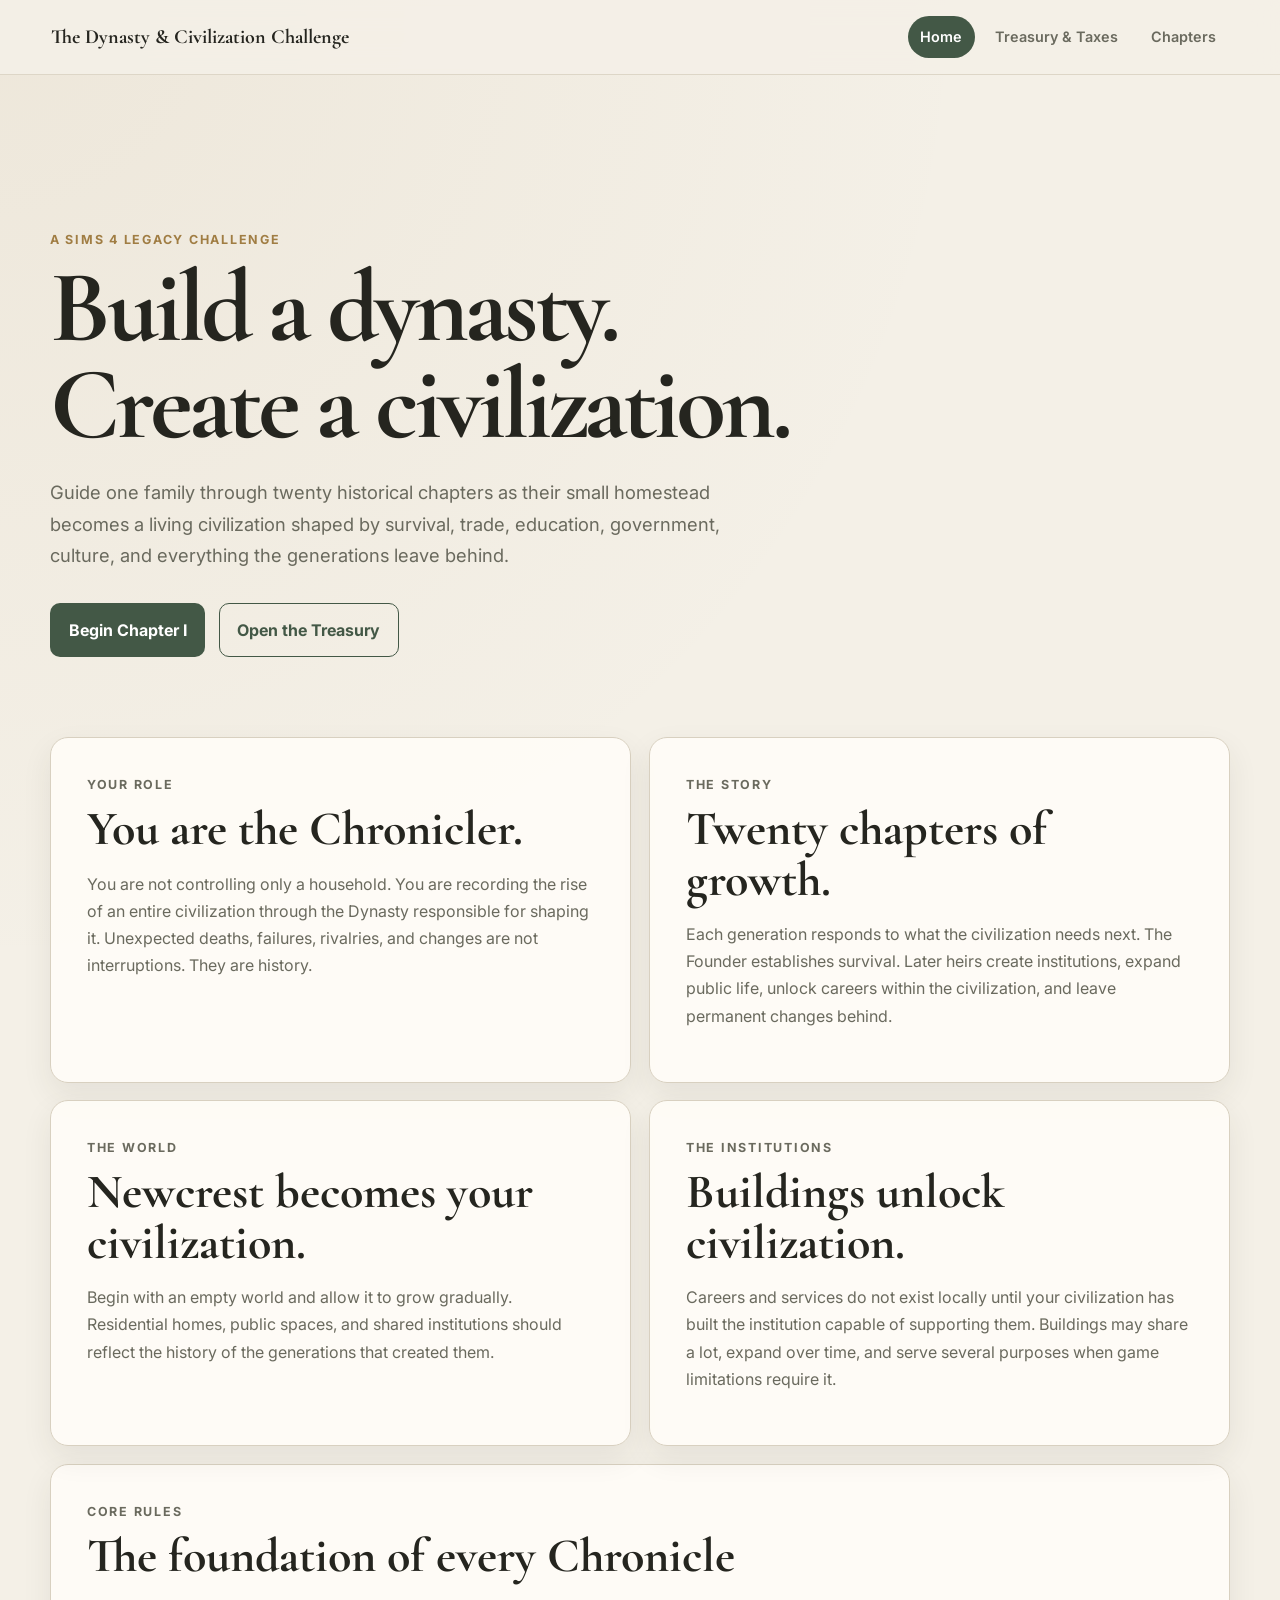
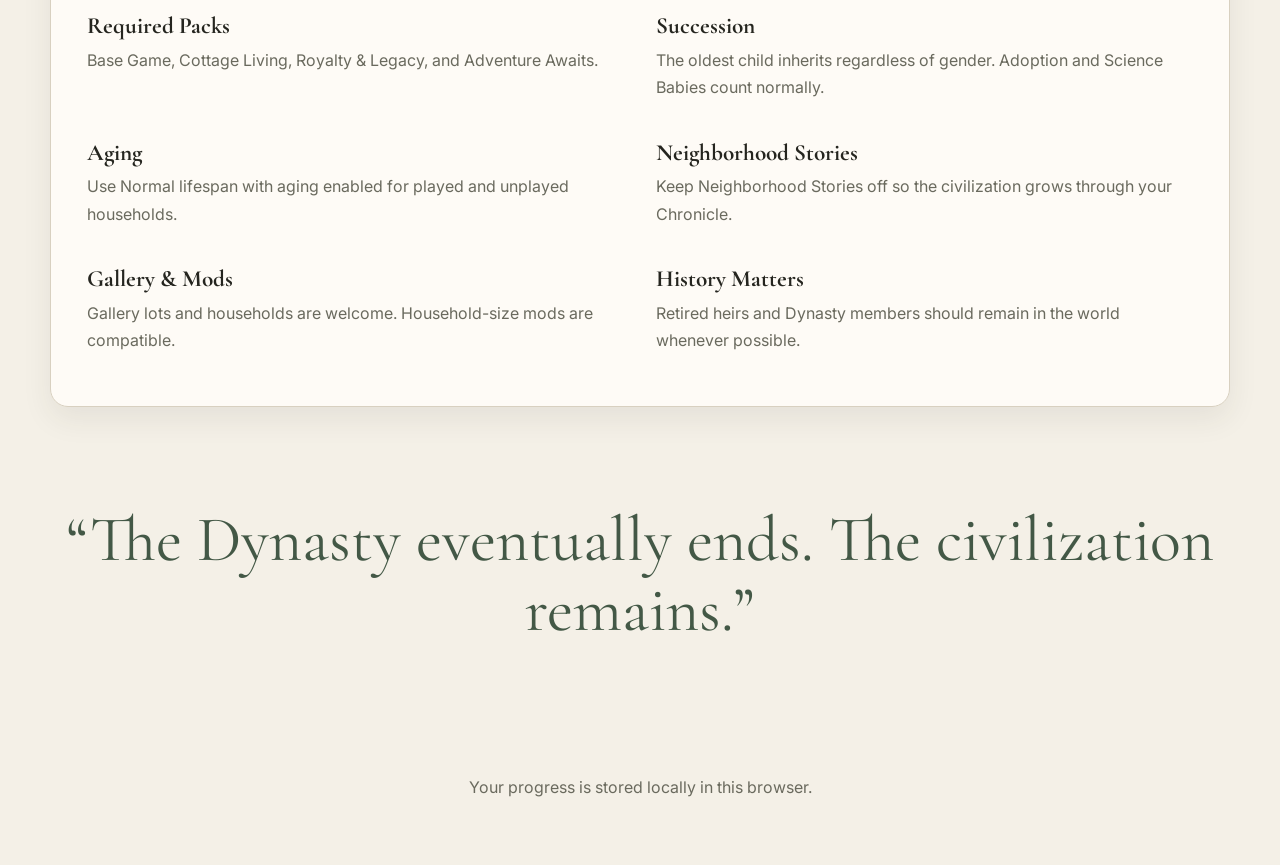
==== index.html @ 6c1a25fb "Add files via upload" ====
<!DOCTYPE html>
<html lang="en">
<head>
  <meta charset="UTF-8" />
  <meta name="viewport" content="width=device-width, initial-scale=1.0" />
  <meta name="description" content="Track your Dynasty & Civilization Challenge, treasury, taxes, chapters, and progress." />
  <title>The Dynasty & Civilization Challenge</title>
  <link rel="stylesheet" href="styles.css" />
</head>
<body>
  <header class="site-header">
    <a class="brand" href="index.html">The Dynasty & Civilization Challenge</a>
    <nav aria-label="Main navigation">
      <a class="active" href="index.html">Home</a>
      <a href="taxes.html">Treasury & Taxes</a>
      <a href="chapters.html">Chapters</a>
    </nav>
  </header>

  <main>
    <section class="hero">
      <p class="eyebrow">A Sims 4 Legacy Challenge</p>
      <h1>Build a dynasty.<br />Create a civilization.</h1>
      <p class="hero-copy">
        Guide one family through twenty historical chapters as their small homestead
        becomes a living civilization shaped by survival, trade, education, government,
        culture, and everything the generations leave behind.
      </p>
      <div class="button-row">
        <a class="button primary" href="chapters.html">Begin Chapter I</a>
        <a class="button secondary" href="taxes.html">Open the Treasury</a>
      </div>
    </section>

    <section class="content-grid">
      <article class="panel">
        <p class="eyebrow">Your Role</p>
        <h2>You are the Chronicler.</h2>
        <p>
          You are not controlling only a household. You are recording the rise of an
          entire civilization through the Dynasty responsible for shaping it.
          Unexpected deaths, failures, rivalries, and changes are not interruptions.
          They are history.
        </p>
      </article>

      <article class="panel">
        <p class="eyebrow">The Story</p>
        <h2>Twenty chapters of growth.</h2>
        <p>
          Each generation responds to what the civilization needs next. The Founder
          establishes survival. Later heirs create institutions, expand public life,
          unlock careers within the civilization, and leave permanent changes behind.
        </p>
      </article>

      <article class="panel">
        <p class="eyebrow">The World</p>
        <h2>Newcrest becomes your civilization.</h2>
        <p>
          Begin with an empty world and allow it to grow gradually. Residential homes,
          public spaces, and shared institutions should reflect the history of the
          generations that created them.
        </p>
      </article>

      <article class="panel">
        <p class="eyebrow">The Institutions</p>
        <h2>Buildings unlock civilization.</h2>
        <p>
          Careers and services do not exist locally until your civilization has built
          the institution capable of supporting them. Buildings may share a lot,
          expand over time, and serve several purposes when game limitations require it.
        </p>
      </article>
    </section>

    <section class="wide-panel">
      <p class="eyebrow">Core Rules</p>
      <h2>The foundation of every Chronicle</h2>
      <div class="rule-list">
        <div>
          <h3>Required Packs</h3>
          <p>Base Game, Cottage Living, Royalty & Legacy, and Adventure Awaits.</p>
        </div>
        <div>
          <h3>Succession</h3>
          <p>The oldest child inherits regardless of gender. Adoption and Science Babies count normally.</p>
        </div>
        <div>
          <h3>Aging</h3>
          <p>Use Normal lifespan with aging enabled for played and unplayed households.</p>
        </div>
        <div>
          <h3>Neighborhood Stories</h3>
          <p>Keep Neighborhood Stories off so the civilization grows through your Chronicle.</p>
        </div>
        <div>
          <h3>Gallery & Mods</h3>
          <p>Gallery lots and households are welcome. Household-size mods are compatible.</p>
        </div>
        <div>
          <h3>History Matters</h3>
          <p>Retired heirs and Dynasty members should remain in the world whenever possible.</p>
        </div>
      </div>
    </section>

    <section class="quote-panel">
      <blockquote>
        “The Dynasty eventually ends. The civilization remains.”
      </blockquote>
    </section>
  </main>

  <footer>
    <p>Your progress is stored locally in this browser.</p>
  </footer>
</body>
</html>
---- styles.css ----
@import url('https://fonts.googleapis.com/css2?family=Cormorant+Garamond:wght@500;600;700&family=Inter:wght@400;500;600&display=swap');

:root {
  --ink: #25251f;
  --muted: #6a6a5e;
  --paper: #f4f0e7;
  --panel: #fffdf8;
  --border: #d8d0c0;
  --forest: #435846;
  --forest-dark: #314136;
  --gold: #a07d43;
  --danger: #8a3f35;
  --shadow: 0 12px 30px rgba(54, 48, 36, 0.08);
}

* {
  box-sizing: border-box;
}

html {
  scroll-behavior: smooth;
}

body {
  margin: 0;
  color: var(--ink);
  background:
    radial-gradient(circle at top left, rgba(160, 125, 67, 0.08), transparent 35%),
    var(--paper);
  font-family: "Inter", sans-serif;
  line-height: 1.7;
}

a {
  color: inherit;
}

h1, h2, h3, blockquote, .brand {
  font-family: "Cormorant Garamond", serif;
}

h1, h2, h3, p {
  margin-top: 0;
}

h1 {
  font-size: clamp(3rem, 8vw, 6.6rem);
  line-height: 0.95;
  letter-spacing: -0.04em;
  margin-bottom: 1.5rem;
}

h2 {
  font-size: clamp(1.9rem, 4vw, 3rem);
  line-height: 1.05;
  margin-bottom: 1rem;
}

h3 {
  font-size: 1.45rem;
  line-height: 1.15;
  margin-bottom: 0.45rem;
}

ul {
  padding-left: 1.25rem;
}

.site-header {
  position: sticky;
  top: 0;
  z-index: 20;
  display: flex;
  justify-content: space-between;
  align-items: center;
  gap: 2rem;
  padding: 1rem clamp(1rem, 4vw, 4rem);
  background: rgba(244, 240, 231, 0.94);
  border-bottom: 1px solid rgba(216, 208, 192, 0.8);
  backdrop-filter: blur(14px);
}

.brand {
  font-size: 1.25rem;
  font-weight: 700;
  text-decoration: none;
}

nav {
  display: flex;
  flex-wrap: wrap;
  gap: 0.45rem;
}

nav a {
  padding: 0.55rem 0.8rem;
  border-radius: 999px;
  color: var(--muted);
  font-size: 0.9rem;
  font-weight: 600;
  text-decoration: none;
}

nav a:hover,
nav a.active {
  color: white;
  background: var(--forest);
}

main {
  width: min(1180px, calc(100% - 2rem));
  margin: 0 auto;
}

.narrow-main {
  width: min(920px, calc(100% - 2rem));
}

.hero {
  padding: clamp(5rem, 12vw, 10rem) 0 5rem;
  max-width: 980px;
}

.hero-copy {
  max-width: 730px;
  color: var(--muted);
  font-size: 1.15rem;
}

.eyebrow {
  margin-bottom: 0.55rem;
  color: var(--gold);
  font-size: 0.78rem;
  font-weight: 700;
  letter-spacing: 0.14em;
  text-transform: uppercase;
}

.button-row {
  display: flex;
  flex-wrap: wrap;
  gap: 0.85rem;
  margin-top: 2rem;
}

.button {
  display: inline-flex;
  align-items: center;
  justify-content: center;
  min-height: 46px;
  padding: 0.78rem 1.1rem;
  border: 1px solid transparent;
  border-radius: 10px;
  font: inherit;
  font-weight: 700;
  text-decoration: none;
  cursor: pointer;
}

.button.primary {
  color: white;
  background: var(--forest);
}

.button.primary:hover {
  background: var(--forest-dark);
}

.button.secondary {
  color: var(--forest);
  background: transparent;
  border-color: var(--forest);
}

.button.secondary:hover {
  background: rgba(67, 88, 70, 0.08);
}

.content-grid {
  display: grid;
  grid-template-columns: repeat(2, minmax(0, 1fr));
  gap: 1.1rem;
  margin-bottom: 1.1rem;
}

.content-grid.two-column {
  margin-top: 1.1rem;
}

.panel,
.wide-panel,
.form-panel,
.chapter-progress-panel {
  padding: clamp(1.4rem, 4vw, 2.25rem);
  background: rgba(255, 253, 248, 0.9);
  border: 1px solid var(--border);
  border-radius: 18px;
  box-shadow: var(--shadow);
}

.wide-panel,
.form-panel,
.chapter-progress-panel {
  margin-bottom: 1.1rem;
}

.quote-panel {
  padding: 5rem 1rem;
  text-align: center;
}

.quote-panel blockquote,
.chapter-heading blockquote {
  margin: 0;
  color: var(--forest);
  font-size: clamp(2rem, 5vw, 4rem);
  line-height: 1.1;
}

.rule-list {
  display: grid;
  grid-template-columns: repeat(2, minmax(0, 1fr));
  gap: 1.4rem 2rem;
  margin-top: 2rem;
}

.rule-list p,
.panel p,
.wide-panel p,
.page-heading p {
  color: var(--muted);
}

.page-heading {
  padding: clamp(4rem, 10vw, 7rem) 0 2rem;
}

.page-heading h1 {
  font-size: clamp(3.3rem, 8vw, 5.8rem);
}

.subtitle {
  margin-top: -0.75rem;
  color: var(--gold) !important;
  font-family: "Cormorant Garamond", serif;
  font-size: 1.7rem;
  font-weight: 700;
}

.chapter-heading blockquote {
  max-width: 760px;
  margin-top: 2.5rem;
  font-size: clamp(1.7rem, 4vw, 2.6rem);
}

.treasury-total {
  display: flex;
  justify-content: space-between;
  align-items: baseline;
  gap: 1rem;
  margin-bottom: 1.1rem;
  padding: clamp(1.4rem, 4vw, 2.2rem);
  color: white;
  background: var(--forest);
  border-radius: 18px;
}

.treasury-total span {
  font-weight: 700;
}

.treasury-total strong {
  font-family: "Cormorant Garamond", serif;
  font-size: clamp(2.8rem, 8vw, 5rem);
  line-height: 1;
}

.form-grid {
  display: grid;
  grid-template-columns: repeat(2, minmax(0, 1fr));
  gap: 1rem;
  margin-bottom: 1rem;
}

label {
  display: block;
  font-weight: 700;
}

input {
  width: 100%;
  margin-top: 0.4rem;
  padding: 0.8rem 0.9rem;
  border: 1px solid var(--border);
  border-radius: 10px;
  color: var(--ink);
  background: white;
  font: inherit;
}

input:focus {
  outline: 3px solid rgba(67, 88, 70, 0.18);
  border-color: var(--forest);
}

.calculation {
  color: var(--muted);
  font-weight: 700;
}

.status-message {
  min-height: 1.5rem;
  margin: 1rem 0 0;
  color: var(--forest);
  font-weight: 700;
}

.section-heading-row {
  display: flex;
  justify-content: space-between;
  align-items: flex-start;
  gap: 1rem;
}

.text-button {
  padding: 0;
  border: 0;
  background: transparent;
  font: inherit;
  font-weight: 700;
  cursor: pointer;
}

.text-button.danger {
  color: var(--danger);
}

.transaction-list {
  display: grid;
  gap: 0.7rem;
}

.transaction {
  display: grid;
  grid-template-columns: 1fr auto;
  gap: 0.75rem;
  padding: 1rem 0;
  border-bottom: 1px solid var(--border);
}

.transaction:last-child {
  border-bottom: 0;
}

.transaction strong {
  font-size: 1.05rem;
}

.transaction small {
  display: block;
  color: var(--muted);
}

.transaction .positive {
  color: var(--forest);
}

.transaction .negative {
  color: var(--danger);
}

.empty-state {
  color: var(--muted);
  font-style: italic;
}

.chapter-progress-panel {
  display: grid;
  gap: 1rem;
}

.chapter-progress-panel > div:first-child {
  display: flex;
  justify-content: space-between;
  gap: 1rem;
  font-weight: 700;
}

.progress-track {
  height: 12px;
  overflow: hidden;
  background: #e2ddcf;
  border-radius: 999px;
}

.progress-fill {
  width: 0%;
  height: 100%;
  background: var(--forest);
  transition: width 180ms ease;
}

.rule-block {
  padding: 1rem 0;
  border-top: 1px solid var(--border);
}

.checklist-group {
  padding: 1.1rem 0;
  border-top: 1px solid var(--border);
}

.checklist-group:first-of-type {
  margin-top: 1rem;
}

.check-item {
  display: grid;
  grid-template-columns: 22px 1fr;
  align-items: start;
  gap: 0.8rem;
  padding: 0.65rem 0;
  font-weight: 500;
  cursor: pointer;
}

.check-item input {
  width: 18px;
  height: 18px;
  margin: 0.25rem 0 0;
  accent-color: var(--forest);
}

.check-item input:checked + span {
  color: var(--muted);
  text-decoration: line-through;
  text-decoration-thickness: 2px;
}

.achievement-list {
  display: grid;
  gap: 0.5rem;
}

footer {
  padding: 3rem 1rem;
  color: var(--muted);
  text-align: center;
}

@media (max-width: 760px) {
  .site-header {
    position: static;
    display: block;
  }

  .brand {
    display: block;
    margin-bottom: 0.75rem;
  }

  nav {
    gap: 0.25rem;
  }

  nav a {
    padding-inline: 0.65rem;
  }

  .content-grid,
  .rule-list,
  .form-grid {
    grid-template-columns: 1fr;
  }

  .section-heading-row,
  .treasury-total,
  .chapter-progress-panel > div:first-child {
    align-items: flex-start;
    flex-direction: column;
  }
}
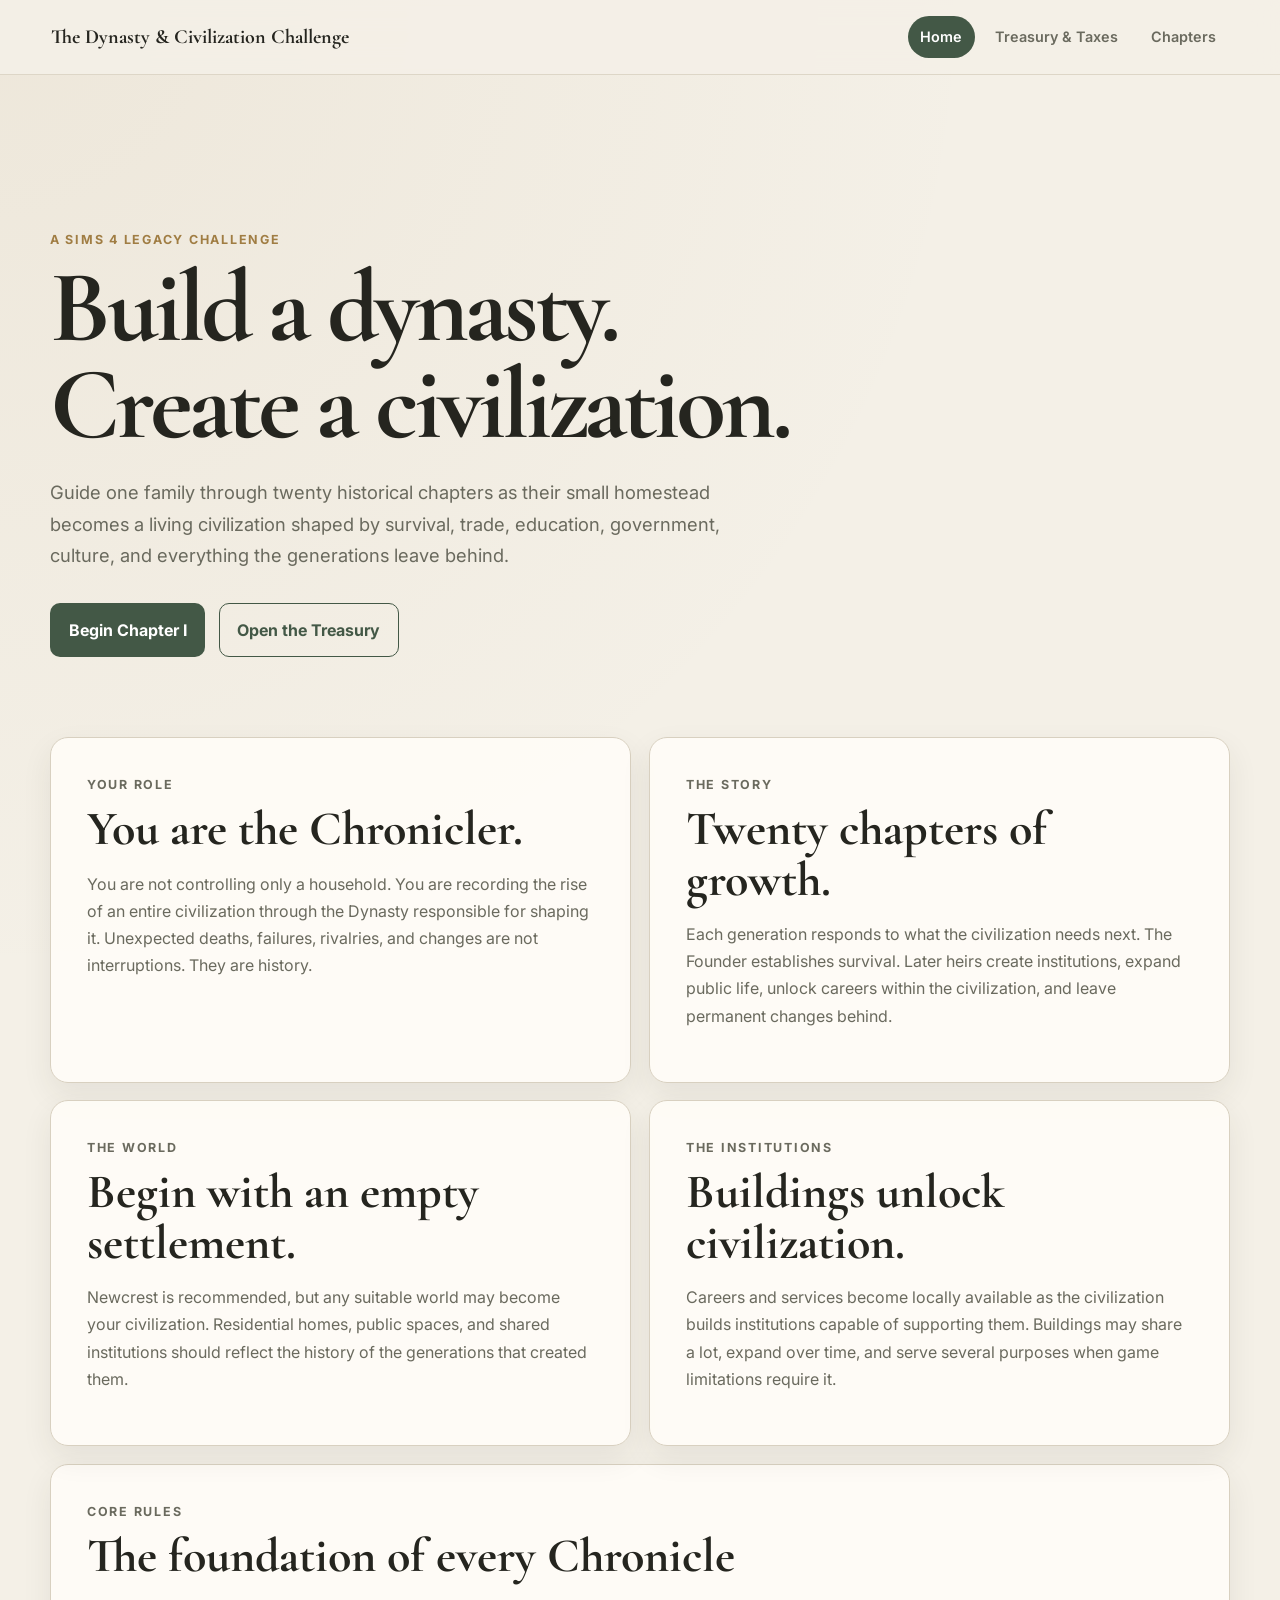
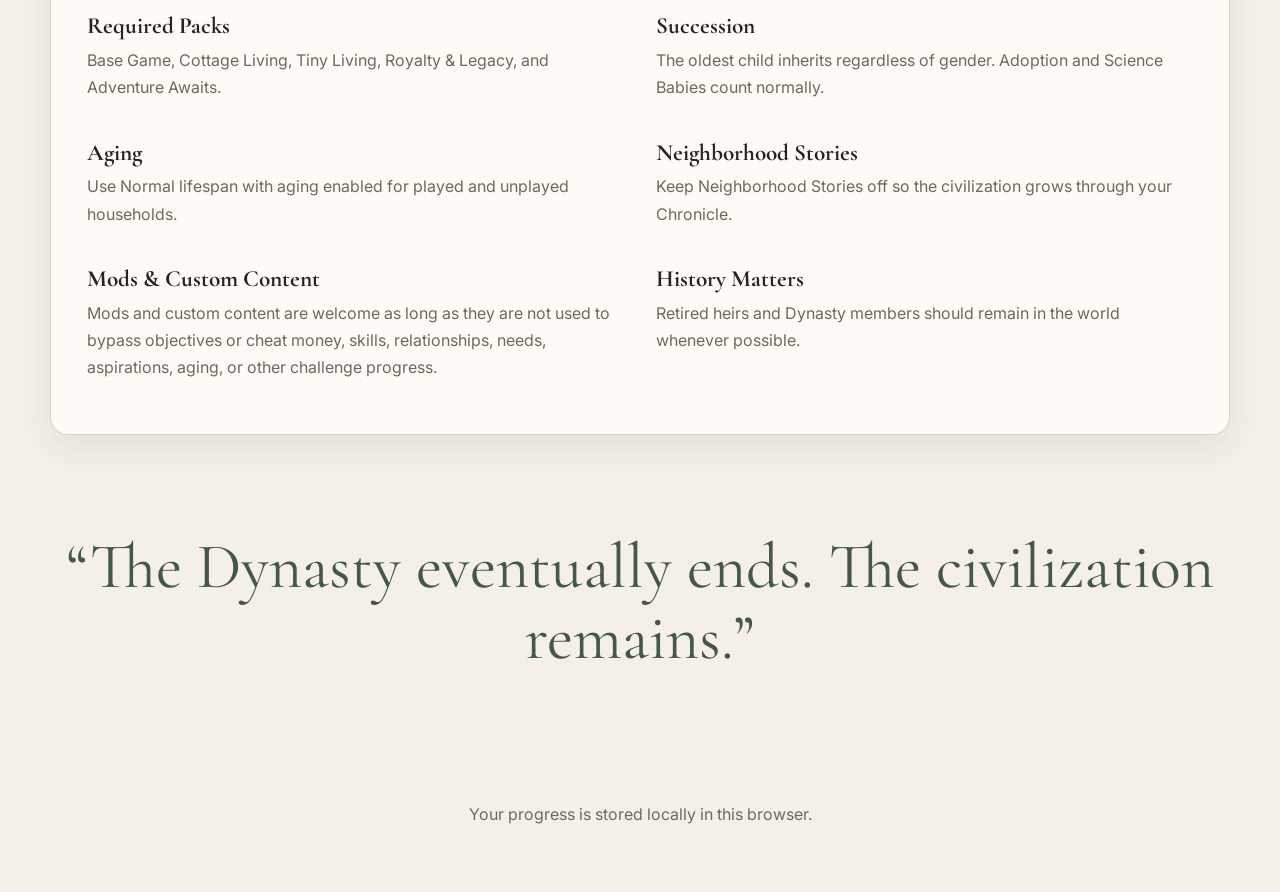
==== commit 4585f22a: "Correct required packs, world choice, and mod rules" ====
--- a/index.html
+++ b/index.html
@@ -21,100 +21,32 @@
     <section class="hero">
       <p class="eyebrow">A Sims 4 Legacy Challenge</p>
       <h1>Build a dynasty.<br />Create a civilization.</h1>
-      <p class="hero-copy">
-        Guide one family through twenty historical chapters as their small homestead
-        becomes a living civilization shaped by survival, trade, education, government,
-        culture, and everything the generations leave behind.
-      </p>
-      <div class="button-row">
-        <a class="button primary" href="chapters.html">Begin Chapter I</a>
-        <a class="button secondary" href="taxes.html">Open the Treasury</a>
+      <p class="hero-copy">Guide one family through twenty historical chapters as their small homestead becomes a living civilization shaped by survival, trade, education, government, culture, and everything the generations leave behind.</p>
+      <div class="button-row"><a class="button primary" href="chapters.html">Begin Chapter I</a><a class="button secondary" href="taxes.html">Open the Treasury</a></div>
+    </section>
+
+    <section class="content-grid">
+      <article class="panel"><p class="eyebrow">Your Role</p><h2>You are the Chronicler.</h2><p>You are not controlling only a household. You are recording the rise of an entire civilization through the Dynasty responsible for shaping it. Unexpected deaths, failures, rivalries, and changes are not interruptions. They are history.</p></article>
+      <article class="panel"><p class="eyebrow">The Story</p><h2>Twenty chapters of growth.</h2><p>Each generation responds to what the civilization needs next. The Founder establishes survival. Later heirs create institutions, expand public life, unlock careers within the civilization, and leave permanent changes behind.</p></article>
+      <article class="panel"><p class="eyebrow">The World</p><h2>Begin with an empty settlement.</h2><p>Newcrest is recommended, but any suitable world may become your civilization. Residential homes, public spaces, and shared institutions should reflect the history of the generations that created them.</p></article>
+      <article class="panel"><p class="eyebrow">The Institutions</p><h2>Buildings unlock civilization.</h2><p>Careers and services become locally available as the civilization builds institutions capable of supporting them. Buildings may share a lot, expand over time, and serve several purposes when game limitations require it.</p></article>
+    </section>
+
+    <section class="wide-panel">
+      <p class="eyebrow">Core Rules</p><h2>The foundation of every Chronicle</h2>
+      <div class="rule-list">
+        <div><h3>Required Packs</h3><p>Base Game, Cottage Living, Tiny Living, Royalty & Legacy, and Adventure Awaits.</p></div>
+        <div><h3>Succession</h3><p>The oldest child inherits regardless of gender. Adoption and Science Babies count normally.</p></div>
+        <div><h3>Aging</h3><p>Use Normal lifespan with aging enabled for played and unplayed households.</p></div>
+        <div><h3>Neighborhood Stories</h3><p>Keep Neighborhood Stories off so the civilization grows through your Chronicle.</p></div>
+        <div><h3>Mods & Custom Content</h3><p>Mods and custom content are welcome as long as they are not used to bypass objectives or cheat money, skills, relationships, needs, aspirations, aging, or other challenge progress.</p></div>
+        <div><h3>History Matters</h3><p>Retired heirs and Dynasty members should remain in the world whenever possible.</p></div>
       </div>
     </section>
 
-    <section class="content-grid">
-      <article class="panel">
-        <p class="eyebrow">Your Role</p>
-        <h2>You are the Chronicler.</h2>
-        <p>
-          You are not controlling only a household. You are recording the rise of an
-          entire civilization through the Dynasty responsible for shaping it.
-          Unexpected deaths, failures, rivalries, and changes are not interruptions.
-          They are history.
-        </p>
-      </article>
-
-      <article class="panel">
-        <p class="eyebrow">The Story</p>
-        <h2>Twenty chapters of growth.</h2>
-        <p>
-          Each generation responds to what the civilization needs next. The Founder
-          establishes survival. Later heirs create institutions, expand public life,
-          unlock careers within the civilization, and leave permanent changes behind.
-        </p>
-      </article>
-
-      <article class="panel">
-        <p class="eyebrow">The World</p>
-        <h2>Newcrest becomes your civilization.</h2>
-        <p>
-          Begin with an empty world and allow it to grow gradually. Residential homes,
-          public spaces, and shared institutions should reflect the history of the
-          generations that created them.
-        </p>
-      </article>
-
-      <article class="panel">
-        <p class="eyebrow">The Institutions</p>
-        <h2>Buildings unlock civilization.</h2>
-        <p>
-          Careers and services do not exist locally until your civilization has built
-          the institution capable of supporting them. Buildings may share a lot,
-          expand over time, and serve several purposes when game limitations require it.
-        </p>
-      </article>
-    </section>
-
-    <section class="wide-panel">
-      <p class="eyebrow">Core Rules</p>
-      <h2>The foundation of every Chronicle</h2>
-      <div class="rule-list">
-        <div>
-          <h3>Required Packs</h3>
-          <p>Base Game, Cottage Living, Royalty & Legacy, and Adventure Awaits.</p>
-        </div>
-        <div>
-          <h3>Succession</h3>
-          <p>The oldest child inherits regardless of gender. Adoption and Science Babies count normally.</p>
-        </div>
-        <div>
-          <h3>Aging</h3>
-          <p>Use Normal lifespan with aging enabled for played and unplayed households.</p>
-        </div>
-        <div>
-          <h3>Neighborhood Stories</h3>
-          <p>Keep Neighborhood Stories off so the civilization grows through your Chronicle.</p>
-        </div>
-        <div>
-          <h3>Gallery & Mods</h3>
-          <p>Gallery lots and households are welcome. Household-size mods are compatible.</p>
-        </div>
-        <div>
-          <h3>History Matters</h3>
-          <p>Retired heirs and Dynasty members should remain in the world whenever possible.</p>
-        </div>
-      </div>
-    </section>
-
-    <section class="quote-panel">
-      <blockquote>
-        “The Dynasty eventually ends. The civilization remains.”
-      </blockquote>
-    </section>
+    <section class="quote-panel"><blockquote>“The Dynasty eventually ends. The civilization remains.”</blockquote></section>
   </main>
 
-  <footer>
-    <p>Your progress is stored locally in this browser.</p>
-  </footer>
+  <footer><p>Your progress is stored locally in this browser.</p></footer>
 </body>
 </html>
